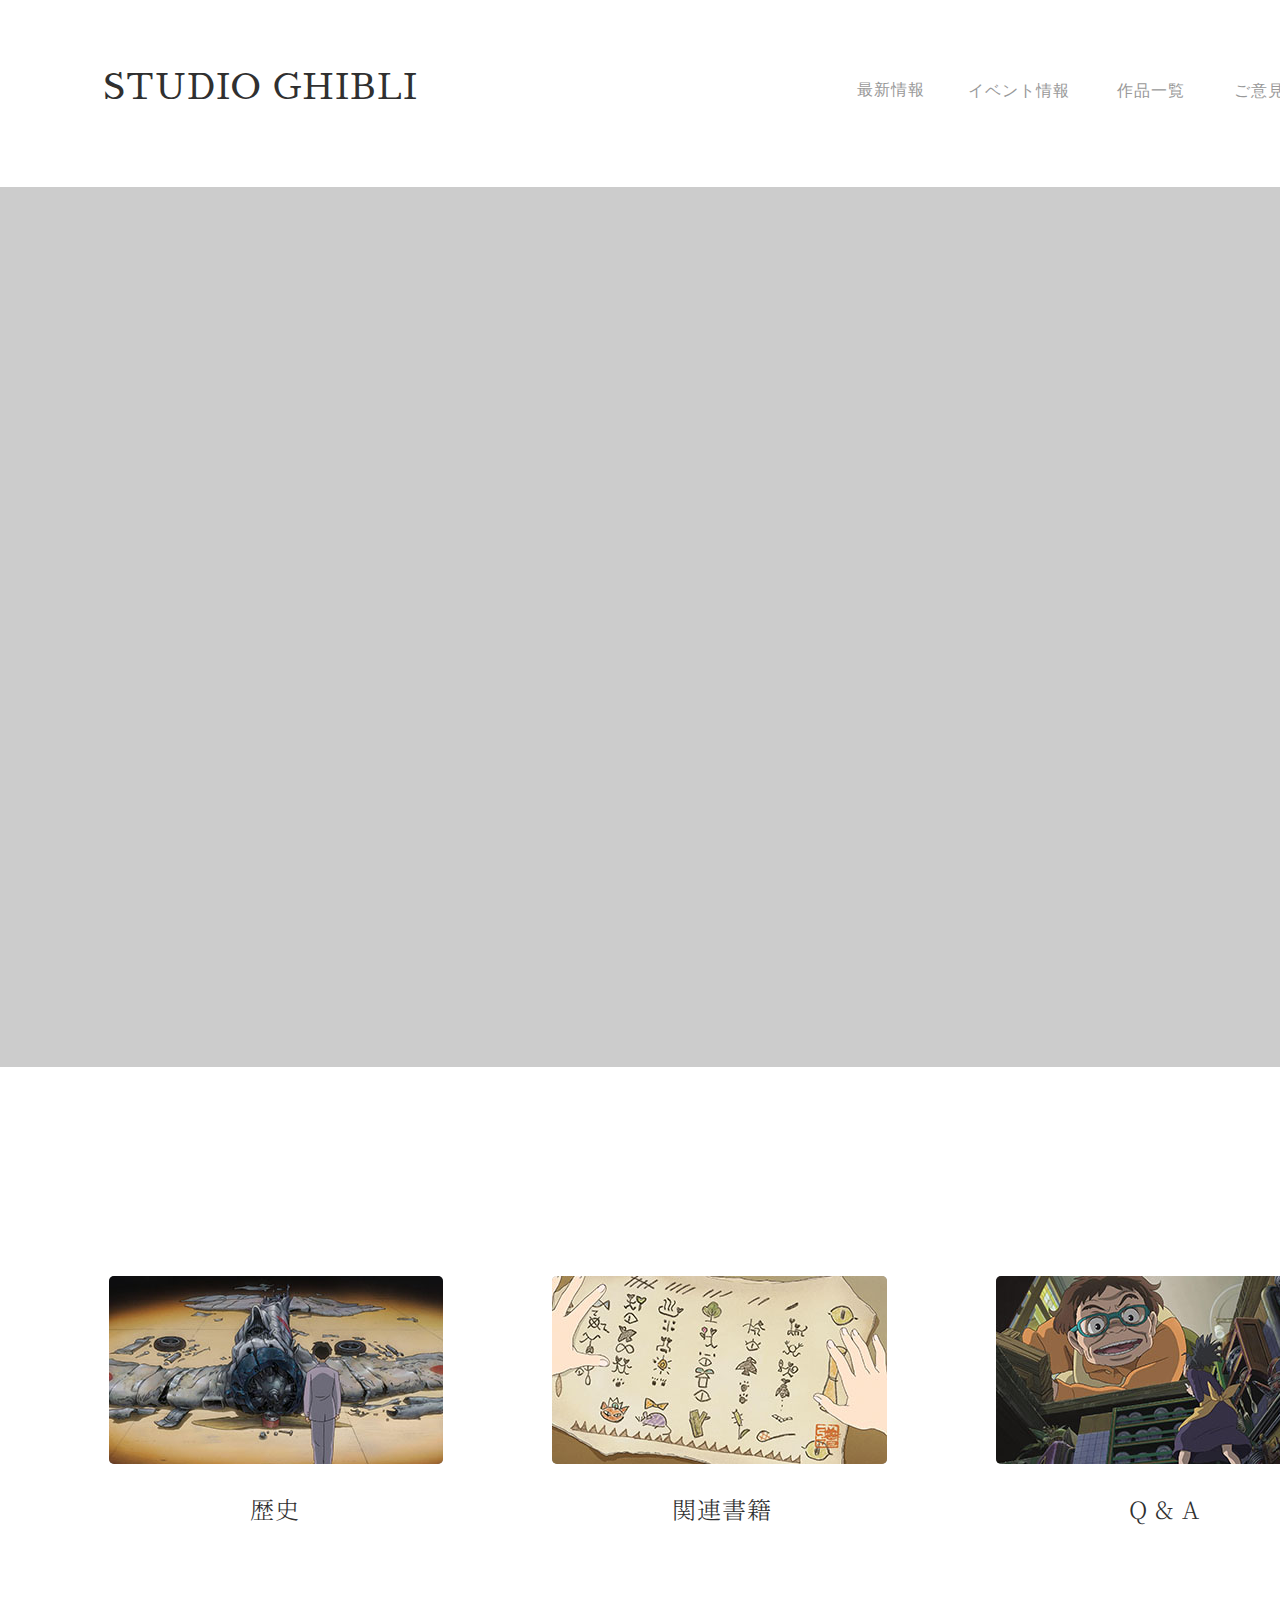
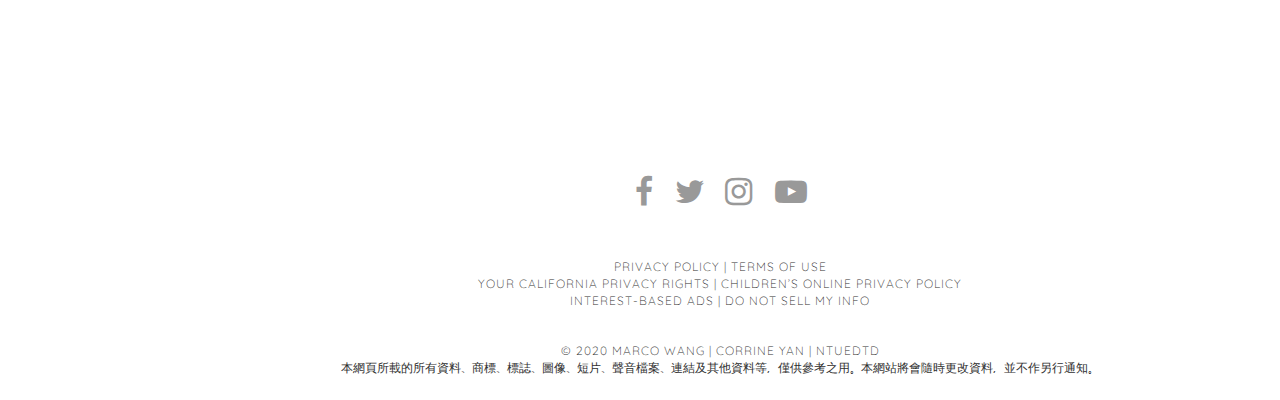
==== index.html @ a67f913f "new" ====
<!DOCTYPE html>
<html>
<link rel="stylesheet" href="https://stackpath.bootstrapcdn.com/font-awesome/4.7.0/css/font-awesome.min.css">

<header class="head">
    <meta charest="utf-8">
    <title>スタジオジブリ</title>
    <link rel="stylesheet" href="https://necloas.github.io/normalize.css">
    <link rel="stylesheet" href="./css/index.css">
</header>

<body>
    <div class="headflex">
        <a href="http://www.ghibli.jp" class="headtitle">STUDIO GHIBLI</a>

        <ul class="button-list">
            <li class="nav-list-item">
                <a href="new.html" class="btn button1">最新情報</a>
            </li>
            <li class="nav-list-item">
                <a href="event.html" class="btn button2">イベント情報</a>
            </li>
            <li class="nav-list-item">
                <a href="works.html" class="btn button3">作品一覧</a>
            </li>
            <li class="nav-list-item">
                <a href="contact.html" class="btn button4">ご意見など</a>
            </li>
        </ul>
    </div>

    <div class="cover">
        <div class="slider_container">
            <div>
                <img src="img/home/img-01.jpg" alt="pure css3 slider" />
            </div>
            <div>
                <img src="img/home/img-02.jpg" alt="pure css3 slider" />
            </div>
            <div>
                <img src="img/home/img-03.jpg" alt="pure css3 slider" />
            </div>
            <div>
                <img src="img/home/img-04.jpg" alt="pure css3 slider" />
            </div>
            <div>
                <img src="img/home/img-05.jpg" alt="pure css3 slider" />
            </div>
            <div>
                <img src="img/home/img-06.jpg" alt="pure css3 slider" />
            </div>
        </div>
    </div>
    <div class="picplace">
        <a href="http://www.ghibli.jp/history/" class="pic picture1"><img src="img/home/history.jpg"></a>
        <a href="http://www.ghibli.jp/shuppan/" class="pic picture2"><img src="img/home/books.jpg"></a>
        <a href="http://www.ghibli.jp/qa/" class="pic picture3"><img src="img/home/qa.jpg"></a>
    </div>
    <div class="name">
        <a href="http://www.ghibli.jp/history/" class="intro name1">歴史</a>
        <a href="http://www.ghibli.jp/shuppan/" class="intro name2">関連書籍</a>
        <a href="http://www.ghibli.jp/qa/" class="intro name3">Q & A</a>
    </div>
</body>
<footer>
    <nav>
        <ul>
            <li class="nav-icon">
                <a href="https://www.facebook.com" target="_blank"><i class="fa fa-facebook fa-2x"
                        aria-hidden="true"></i></a>
            </li>
            <li class="nav-icon">
                <a href="https://twitter.com" target="_blank"><i class="fa fa-twitter fa-2x" aria-hidden="true"></i></a>
            </li>
            <li class="nav-icon">
                <a href="https://www.instagram.com" target="_blank"><i class="fa fa-instagram fa-2x"
                        aria-hidden="true"></i></a>
            </li>
            <li class="nav-icon">
                <a href="https://www.youtube.com" target="_blank"><i class="fa fa-youtube-play fa-2x"
                        aria-hidden="true"></i></a>
            </li>
        </ul>
    </nav>
    <div class="footer_text">
        <p class="text text1">PRIVACY POLICY | TERMS OF USE</p>
        <p class="text text2">YOUR CALIFORNIA PRIVACY RIGHTS | CHILDREN’S ONLINE PRIVACY POLICY</p>
        <p class="text text3">INTEREST-BASED ADS | DO NOT SELL MY INFO</p>
        <p class="student">© 2020 MARCO WANG | CORRINE YAN | NTUEDTD</p>
        <h1>本網頁所載的所有資料、商標、標誌、圖像、短片、聲音檔案、連結及其他資料等，僅供參考之用。本網站將會隨時更改資料，並不作另行通知。</h1>
    </div>
    <div>
    </div>
</footer>

</html>
---- css/index.css ----
@import url('https://fonts.googleapis.com/css2?family=Noto+Sans+JP:wght@100;400;500&family=Quicksand:wght@300;400;500&family=Raleway:wght@200;400;500&display=swap');@import url("https://fonts.googleapis.com/css2?family=Noto+Sans+JP:wght@100;300&family=Quicksand:wght@300;400;500&family=Raleway:wght@100;200&display=swap");
@import url('https://fonts.googleapis.com/css2?family=Noto+Serif+JP:wght@300;500;600&family=Sawarabi+Mincho&display=swap');
@import url('https://fonts.googleapis.com/css2?family=Nanum+Gothic&display=swap');

html{
   width:1440px;
   height:2000px;
   box-sizing: border-box;
}
*,*:before,*:after{
    box-sizing: inherit;
}


.headflex{
    display:flex; 
}
.headtitle{
    font-family: 'Sawarabi Mincho', sans-serif;
    display:block;
    width: 500px;
    height: 72px;
    margin-left: 10px;
    margin-top: 65px;
    text-align: center;
    line-height: 45px;
    text-decoration: none;
    color: #303030;
    font-size: 36px;
    letter-spacing: 1px;
}
.button-list{
    display: flex;
    margin-top: 72px;
}
.nav-list-item{
    list-style: none;
}

.btn{
    display: block;
    height: 38px;
    color: #999999;
    text-decoration: none;
    font-family: 'Raleway', sans-serif;
    font-weight: 500;
    letter-spacing: 1px;
    margin-left: 272px;
    text-align: center;
    line-height: 38px;
    transition: 0.5s;
}
.btn:hover{
    transition: 0.5s;
    color: #303030;
}
.button1{
    width: 137px;
    line-height: 35px;
}
.button2{
    width:120px;
    margin-left: 0px;
}
.button3{
    width:74px;
    margin-left: 35px;
}
.button4{
    width:137px;
    margin-left: 20px;
}
/* body */
body{
    margin: 0;
    padding: 0;
}
.cover{
    background-color: #cccccc;
    margin: 0;
    padding: 0;
    margin-top: 50px;
}
.slider_container {
    margin: 30px auto;
    width: 1440px;
    height: 880px;
    position: relative;   
    /* border-bottom-width: 100px; */
}

.slider_container div {
    position: absolute;
    top: 0;
    left: 0;
    opacity: 0;
    filter: alpha(opacity=0);
    -webkit-animation: round 15s linear infinite;
            animation: round 15s linear infinite;
}
@-webkit-keyframes round {
    4% {
        opacity: 1;
        filter: alpha(opacity=100);
    }
    20% {
        opacity: 1;
        filter: alpha(opacity=100);
    }
    24% {
        opacity: 0;
        filter: alpha(opacity=0);
    }
}
@keyframes round {
    4% {
        opacity: 1;
        filter: alpha(opacity=100);
    }
    20% {
        opacity: 1;
        filter: alpha(opacity=100);
    }
    24% {
        opacity: 0;
        filter: alpha(opacity=0);
    }
}
.slider_container div:nth-child(6) {
    -webkit-animation-delay: 0s;
            animation-delay: 0s;
}
.slider_container div:nth-child(5) {
    -webkit-animation-delay: 0s;
            animation-delay: 0s;
}
.slider_container div:nth-child(4) {
    -webkit-animation-delay: 3s;
            animation-delay: 3s;
}
.slider_container div:nth-child(3) {
    -webkit-animation-delay: 6s;
            animation-delay: 6s;
}
.slider_container div:nth-child(2) {
    -webkit-animation-delay: 9s;
            animation-delay: 9s;
}
.slider_container div:nth-child(1) {
    -webkit-animation-delay: 12s;
            animation-delay: 12s;
}
.slider_container span {    
    position: absolute;
    left: 0%;
    top: 880px;
    width: 1440px;
    height: 100px;
    -webkit-transform:scaleY(0);
        -ms-transform:scaleY(0);
            transform:scaleY(0);
    -webkit-transition: all 0.5s ease-in-out;
            transition: all 0.5s ease-in-out;
}
.slider_container:hover span {
    width: 100%;
    -webkit-transform:scaleY(1);
        -ms-transform:scaleY(1);
            transform:scaleY(1);
}
.slider_container:hover div {
    -webkit-animation-play-state: paused;
            animation-play-state: paused;
}
.picplace{
    display: flex;
}
.pic{
    width: 335px;
    height: 188px;
    background-color: #a6a6a6;
    margin-top: 179px;
    text-decoration: none;
    overflow: hidden;
    transform: scale(1,1);
    transition: all 0.5s ease-out;
    border-radius: 5px;
}
.pic:hover{
    transform: scale(1.1,1.1);
}
.picture1{
    margin-left: 109px;
}
.picture2{
    margin-left: 109px;
}
.picture3{
    margin-left: 109px;
    margin-right: 110px;
}
.name{
    font-family: 'Noto Serif JP', serif;
    font-weight: 300;
    font-size: 24px;
    letter-spacing: 1px;
    color: #303030;
    margin-left: 250px;
    margin-top: 27px;
}
.intro{
    text-decoration: none;
    color: #303030;
}
.name2{
    margin-left: 365px;
}
.name3{
    margin-left: 350px;
}

/* footer */
footer{
    margin: 0;
    padding: 0;
}
nav{
    width: 200px;
    height: 60px;
    margin-left: 620px;
    margin-top: 250px;
}
nav ul{
    display:flex;
    list-style-type: none;
    padding: 0;
    margin-top: 5px;
    justify-content:space-around;
}
nav ul li a{
    text-decoration:none;
    color: #999999;
    display: block;
    transition: 0.5s;
}
.nav-icon{
    width: 200px;
}
.fa{
    margin-left: 5px;
    transition: 0.5s;
}
.fa-facebook{
    margin-left: 15px;
}
.fa-facebook:hover{
    color:#4267B2;
}
.fa-twitter:hover{
    color:#00acee;
}
.fa-instagram:hover{
    color:#bc2a8d;
}
.fa-youtube-play:hover{
    color:#FF0000;
}
.footer_text{
    text-align: center;
    margin-top: 28px;
}
.text{
    font-family: 'Quicksand', sans-serif;
    font-weight: 100;
    font-size: 12px;
    letter-spacing: 1px;
    color: #303030;
    line-height: 5px;
}
.student{
    font-family: 'Quicksand', sans-serif;
    font-weight: 100;
    font-size: 12px;
    letter-spacing: 1px;
    color: #303030;
    margin-top: 40px;
}
div h1{
    margin-top: -10px;
    font-family: 'Nanum Gothic', sans-serif;
    font-weight: normal;
    font-size: 12px;
    color: #303030;
}
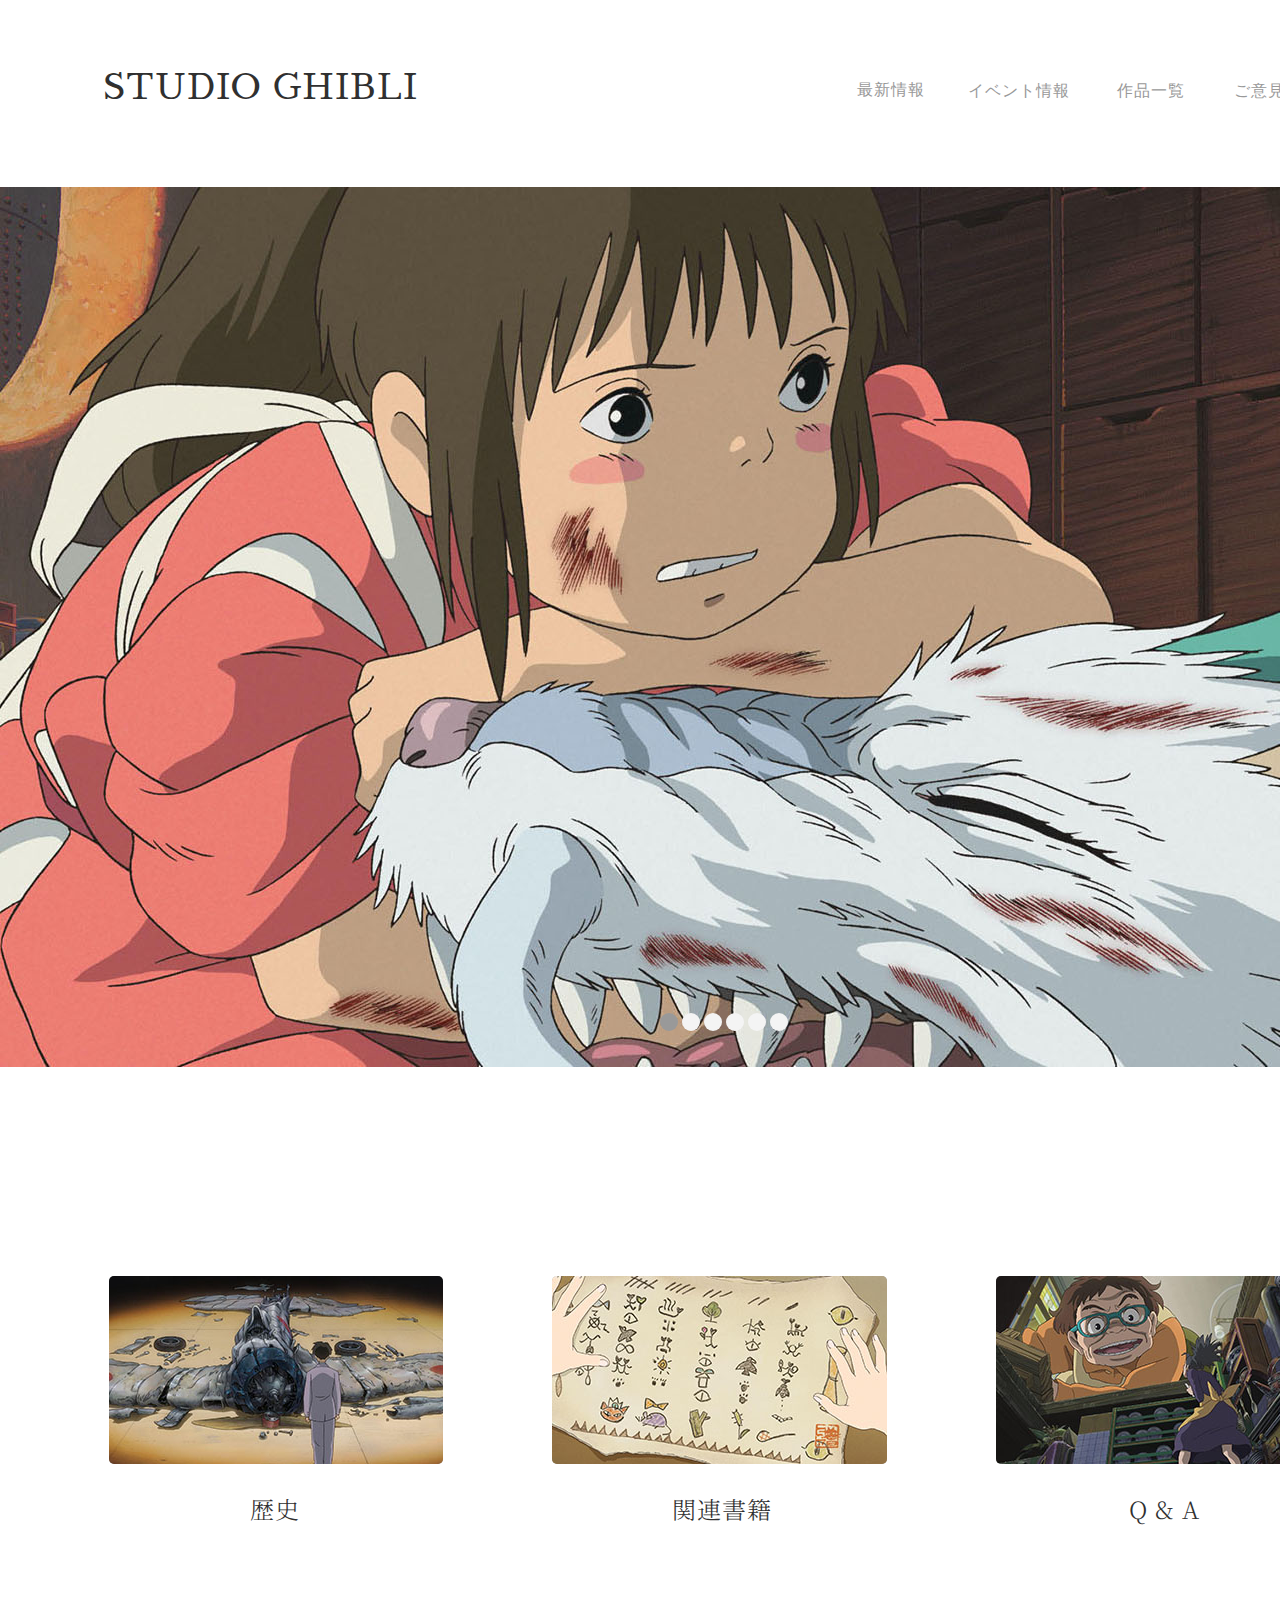
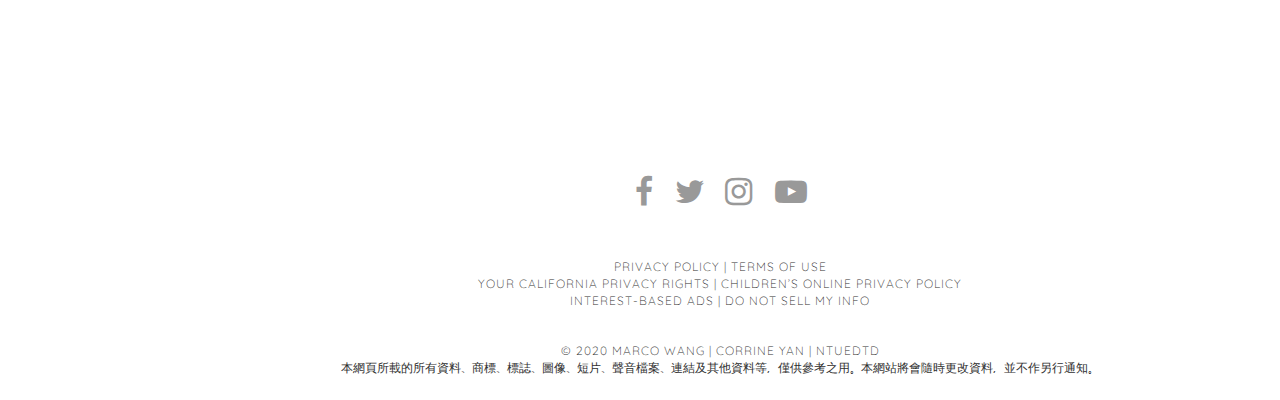
==== commit a454b0de: "jsadding" ====
--- a/index.html
+++ b/index.html
@@ -7,6 +7,8 @@
     <title>スタジオジブリ</title>
     <link rel="stylesheet" href="https://necloas.github.io/normalize.css">
     <link rel="stylesheet" href="./css/index.css">
+    <script src="js/jquery-3.5.1.min.js"></script>
+    <script src="js/base_script.js"></script>
 </header>
 
 <body>
@@ -31,24 +33,34 @@
 
     <div class="cover">
         <div class="slider_container">
-            <div>
+            <div class="img">
                 <img src="img/home/img-01.jpg" alt="pure css3 slider" />
             </div>
-            <div>
+            <div class="img">
                 <img src="img/home/img-02.jpg" alt="pure css3 slider" />
             </div>
-            <div>
+            <div class="img">
                 <img src="img/home/img-03.jpg" alt="pure css3 slider" />
             </div>
-            <div>
+            <div class="img">
                 <img src="img/home/img-04.jpg" alt="pure css3 slider" />
             </div>
-            <div>
+            <div class="img">
                 <img src="img/home/img-05.jpg" alt="pure css3 slider" />
             </div>
-            <div>
+            <div class="img">
                 <img src="img/home/img-06.jpg" alt="pure css3 slider" />
             </div>
+        </div>
+        <div id="banner">
+            <ul id="banner_point">
+                <li class="point active"></li>
+                <li class="point"></li>
+                <li class="point"></li>
+                <li class="point"></li>
+                <li class="point"></li>
+                <li class="point"></li>
+            </ul>
         </div>
     </div>
     <div class="picplace">
--- a/css/index.css
+++ b/css/index.css
@@ -76,7 +76,6 @@
     padding: 0;
 }
 .cover{
-    background-color: #cccccc;
     margin: 0;
     padding: 0;
     margin-top: 50px;
@@ -85,92 +84,27 @@
     margin: 30px auto;
     width: 1440px;
     height: 880px;
-    position: relative;   
-    /* border-bottom-width: 100px; */
-}
-
-.slider_container div {
+    position: relative;  
+    overflow: hidden; 
+}
+#banner_point{
+    list-style-type: none;
     position: absolute;
-    top: 0;
-    left: 0;
-    opacity: 0;
-    filter: alpha(opacity=0);
-    -webkit-animation: round 15s linear infinite;
-            animation: round 15s linear infinite;
-}
-@-webkit-keyframes round {
-    4% {
-        opacity: 1;
-        filter: alpha(opacity=100);
-    }
-    20% {
-        opacity: 1;
-        filter: alpha(opacity=100);
-    }
-    24% {
-        opacity: 0;
-        filter: alpha(opacity=0);
-    }
-}
-@keyframes round {
-    4% {
-        opacity: 1;
-        filter: alpha(opacity=100);
-    }
-    20% {
-        opacity: 1;
-        filter: alpha(opacity=100);
-    }
-    24% {
-        opacity: 0;
-        filter: alpha(opacity=0);
-    }
-}
-.slider_container div:nth-child(6) {
-    -webkit-animation-delay: 0s;
-            animation-delay: 0s;
-}
-.slider_container div:nth-child(5) {
-    -webkit-animation-delay: 0s;
-            animation-delay: 0s;
-}
-.slider_container div:nth-child(4) {
-    -webkit-animation-delay: 3s;
-            animation-delay: 3s;
-}
-.slider_container div:nth-child(3) {
-    -webkit-animation-delay: 6s;
-            animation-delay: 6s;
-}
-.slider_container div:nth-child(2) {
-    -webkit-animation-delay: 9s;
-            animation-delay: 9s;
-}
-.slider_container div:nth-child(1) {
-    -webkit-animation-delay: 12s;
-            animation-delay: 12s;
-}
-.slider_container span {    
-    position: absolute;
-    left: 0%;
-    top: 880px;
-    width: 1440px;
-    height: 100px;
-    -webkit-transform:scaleY(0);
-        -ms-transform:scaleY(0);
-            transform:scaleY(0);
-    -webkit-transition: all 0.5s ease-in-out;
-            transition: all 0.5s ease-in-out;
-}
-.slider_container:hover span {
-    width: 100%;
-    -webkit-transform:scaleY(1);
-        -ms-transform:scaleY(1);
-            transform:scaleY(1);
-}
-.slider_container:hover div {
-    -webkit-animation-play-state: paused;
-            animation-play-state: paused;
+    margin-left: 620px;
+}
+.point{
+    display: flex;
+    position: relative;
+    top:-100px;
+    display: inline-block;
+    width: 18px;
+    height: 18px;
+    border-radius: 999em;
+    background-color: #f4f4f4;
+    cursor:pointer;
+}
+.active{
+    background-color:#999999;
 }
 .picplace{
     display: flex;
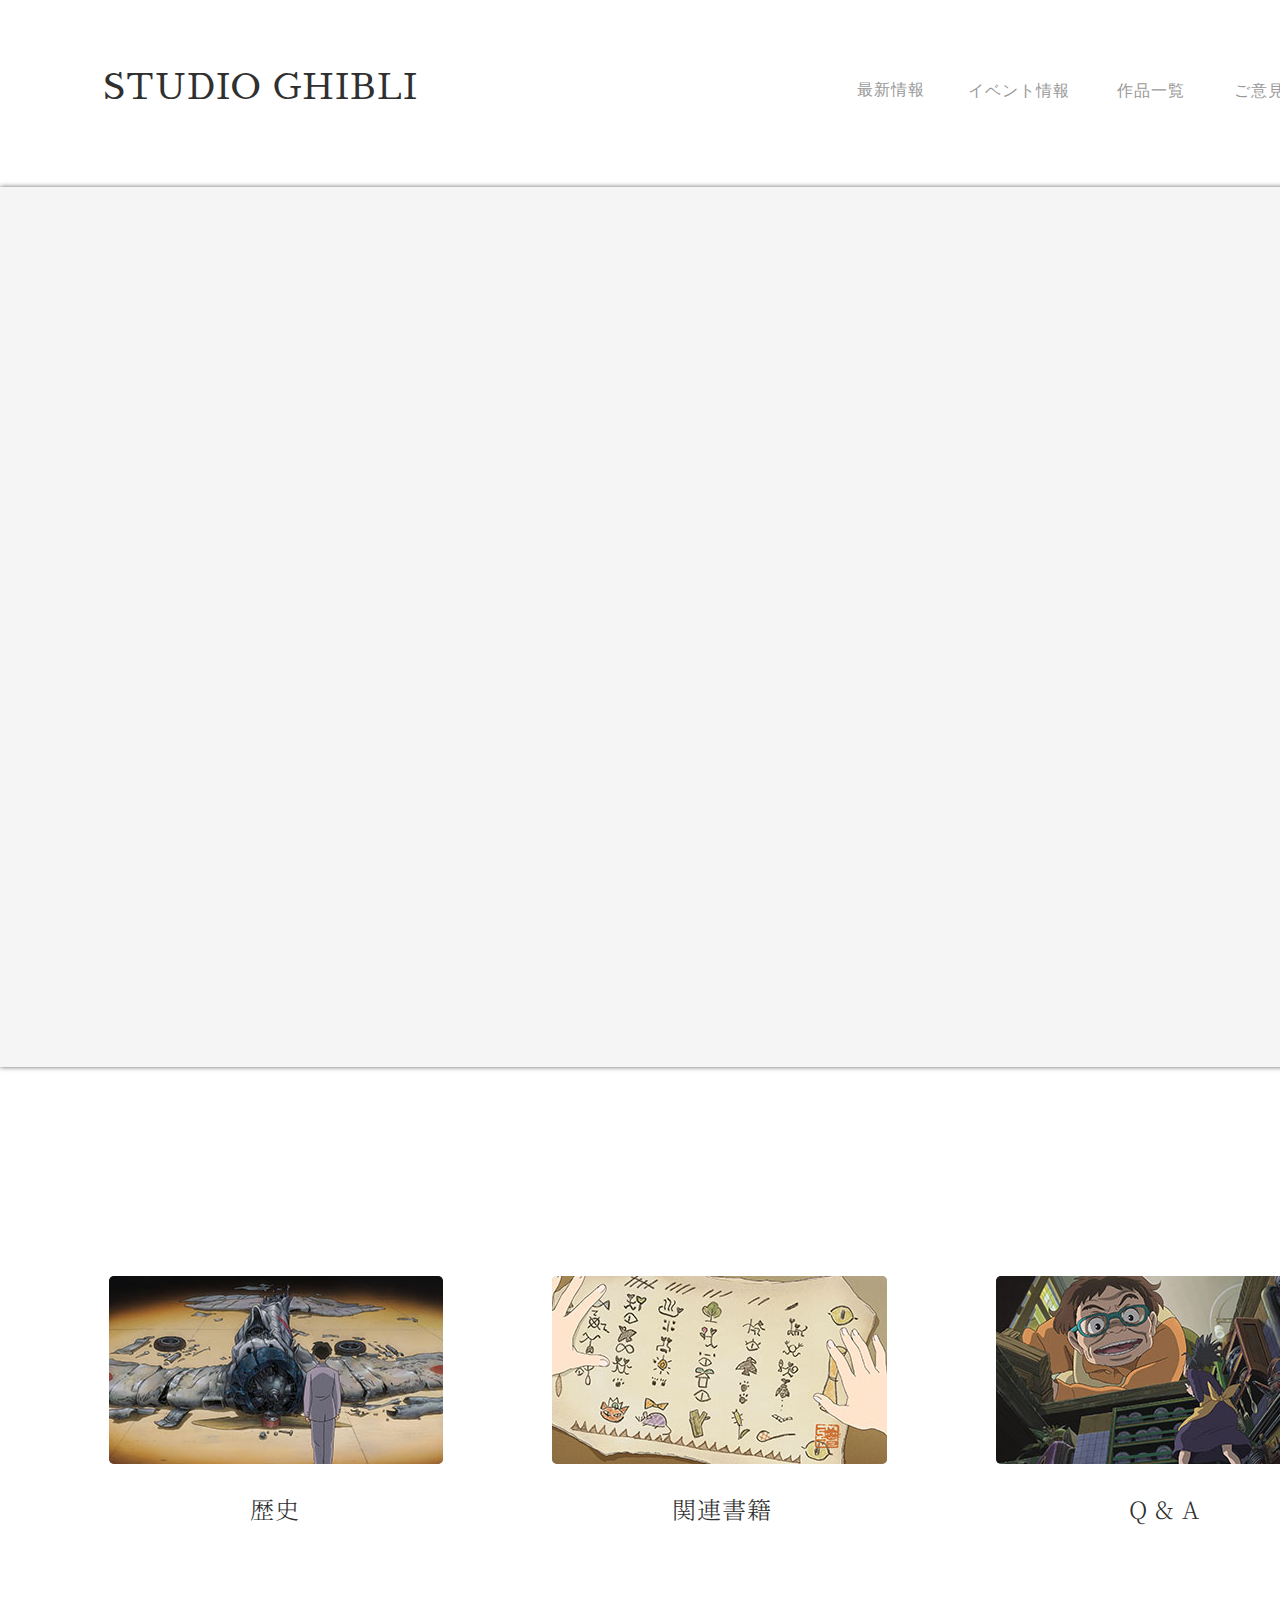
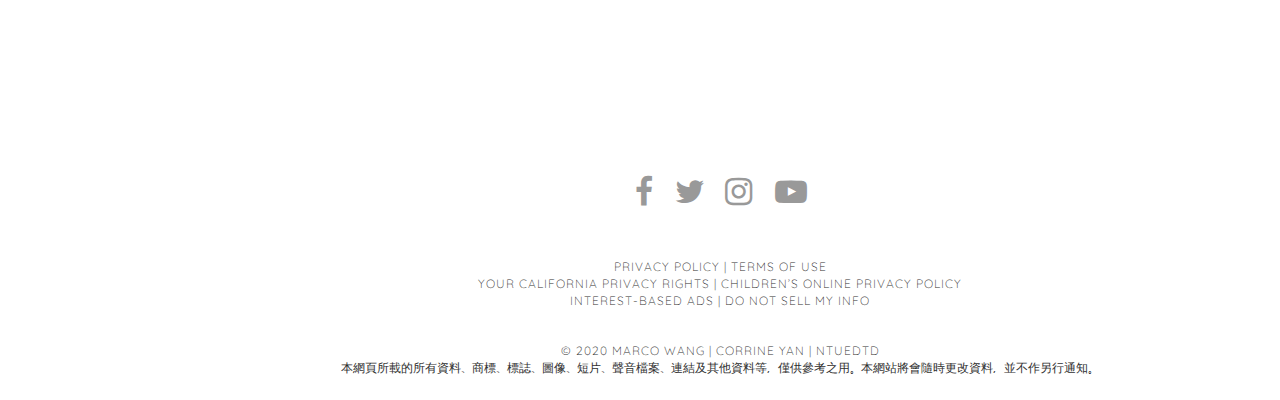
==== commit f846c1a5: "redone" ====
--- a/index.html
+++ b/index.html
@@ -7,8 +7,6 @@
     <title>スタジオジブリ</title>
     <link rel="stylesheet" href="https://necloas.github.io/normalize.css">
     <link rel="stylesheet" href="./css/index.css">
-    <script src="js/jquery-3.5.1.min.js"></script>
-    <script src="js/base_script.js"></script>
 </header>
 
 <body>
@@ -33,34 +31,24 @@
 
     <div class="cover">
         <div class="slider_container">
-            <div class="img">
+            <div>
                 <img src="img/home/img-01.jpg" alt="pure css3 slider" />
             </div>
-            <div class="img">
+            <div>
                 <img src="img/home/img-02.jpg" alt="pure css3 slider" />
             </div>
-            <div class="img">
+            <div>
                 <img src="img/home/img-03.jpg" alt="pure css3 slider" />
             </div>
-            <div class="img">
+            <div>
                 <img src="img/home/img-04.jpg" alt="pure css3 slider" />
             </div>
-            <div class="img">
+            <div>
                 <img src="img/home/img-05.jpg" alt="pure css3 slider" />
             </div>
-            <div class="img">
+            <div>
                 <img src="img/home/img-06.jpg" alt="pure css3 slider" />
             </div>
-        </div>
-        <div id="banner">
-            <ul id="banner_point">
-                <li class="point active"></li>
-                <li class="point"></li>
-                <li class="point"></li>
-                <li class="point"></li>
-                <li class="point"></li>
-                <li class="point"></li>
-            </ul>
         </div>
     </div>
     <div class="picplace">
--- a/css/index.css
+++ b/css/index.css
@@ -76,6 +76,7 @@
     padding: 0;
 }
 .cover{
+    background-color: #cccccc;
     margin: 0;
     padding: 0;
     margin-top: 50px;
@@ -84,27 +85,110 @@
     margin: 30px auto;
     width: 1440px;
     height: 880px;
-    position: relative;  
-    overflow: hidden; 
-}
-#banner_point{
-    list-style-type: none;
+    position: relative;
+    border-bottom-width: 100px;
+    background-color: #f5f5f5;
+    box-shadow: #666 0 0 5px;
+}
+.slider_container div {
+    -webkit-animation: round 25s linear infinite;
+            animation: round 25s linear infinite;
+}
+
+@-webkit-keyframes round {
+    4% {
+        opacity: 1;
+        filter: alpha(opacity=100);
+        /* 0 - 1秒 淡入*/
+    }
+    20% {
+        opacity: 1;
+        filter: alpha(opacity=100);
+        /* 1- 5秒靜止*/
+    }
+    24% {
+        opacity: 0;
+        filter: alpha(opacity=0);
+        /* 5-6秒淡出*/
+    }
+}
+@keyframes round {
+    4% {
+        opacity: 1;
+        filter: alpha(opacity=100);
+        /* 0 - 1秒 淡入*/
+    }
+    20% {
+        opacity: 1;
+        filter: alpha(opacity=100);
+        /* 1- 5秒靜止*/
+    }
+    24% {
+        opacity: 0;
+        filter: alpha(opacity=0);
+        /* 5-6秒淡出*/
+    }
+}
+.slider_container div:nth-child(6) {
+    -webkit-animation-delay: 0s;
+            animation-delay: 0s;
+}
+.slider_container div:nth-child(5) {
+    -webkit-animation-delay: 0s;
+            animation-delay: 0s;
+}
+
+.slider_container div:nth-child(4) {
+    -webkit-animation-delay: 5s;
+            animation-delay: 5s;
+}
+
+.slider_container div:nth-child(3) {
+    -webkit-animation-delay: 10s;
+            animation-delay: 10s;
+}
+
+.slider_container div:nth-child(2) {
+    -webkit-animation-delay: 15s;
+            animation-delay: 15s;
+}
+
+.slider_container div:nth-child(1) {
+    -webkit-animation-delay: 20s;
+            animation-delay: 20s;
+}
+.slider_container div {
     position: absolute;
-    margin-left: 620px;
-}
-.point{
-    display: flex;
-    position: relative;
-    top:-100px;
-    display: inline-block;
-    width: 18px;
-    height: 18px;
-    border-radius: 999em;
-    background-color: #f4f4f4;
-    cursor:pointer;
-}
-.active{
-    background-color:#999999;
+    top: 0;
+    left: 0;
+    opacity: 0;
+    filter: alpha(opacity=0);
+}
+.slider_container span {    
+    position: absolute;
+    left: 0%;
+    top: 280px;
+    width: 400px;
+    height: 100px;
+    font-size: 30px;
+    text-align: center;
+    line-height: 100px;
+    -webkit-transform:scaleY(0);
+        -ms-transform:scaleY(0);
+            transform:scaleY(0);
+    -webkit-transition: all 0.5s ease-in-out;
+            transition: all 0.5s ease-in-out;
+}
+
+.slider_container:hover span {
+    width: 100%;
+    -webkit-transform:scaleY(1);
+        -ms-transform:scaleY(1);
+            transform:scaleY(1);
+}
+.slider_container:hover div {
+    -webkit-animation-play-state: paused;
+            animation-play-state: paused;
 }
 .picplace{
     display: flex;
